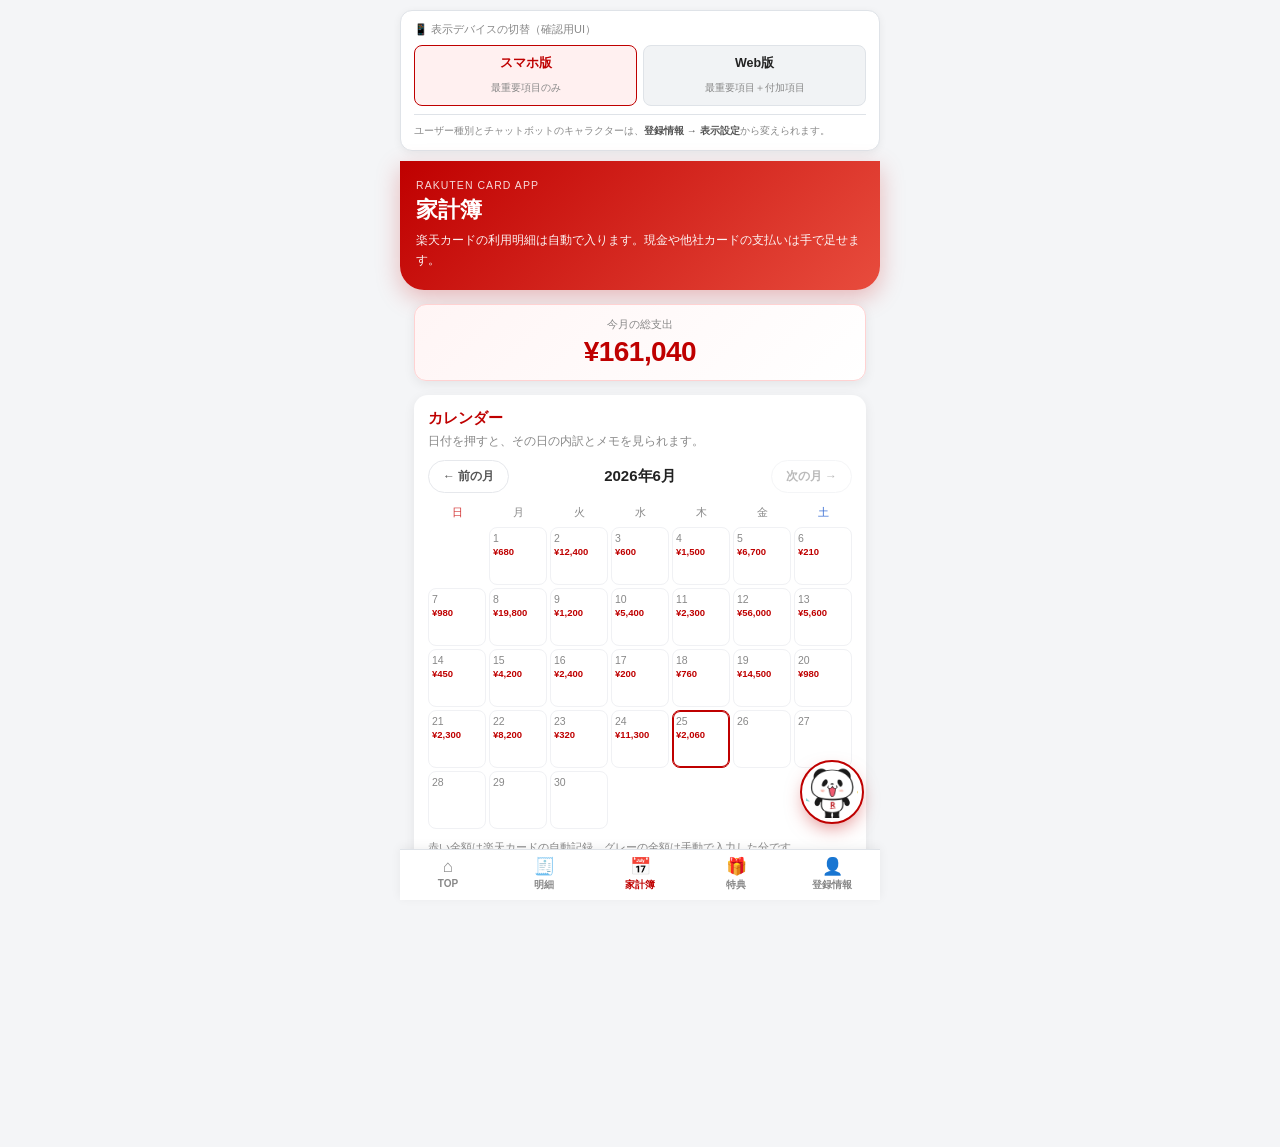
==== budget.html @ 6894d79d "楽天カードアプリ 画面設計デモ（画面設計 その4）を公開用に配置 Co-Authored-By: Claude Opus 5 <noreply@anthropic.com>" ====
<!DOCTYPE html>
<html lang="ja">
<head>
  <meta charset="UTF-8" />
  <meta name="viewport" content="width=device-width, initial-scale=1.0" />
  <title>家計簿 | 楽天カードアプリ改修案</title>
  <link rel="stylesheet" href="assets/common.css" />
  <style>
    * { box-sizing: border-box; margin: 0; padding: 0; }
    :root { --brand: #bf0000; --brand-dark: #8e0000; --warm: #e8590c; --ink: #222; --ink-2: #555; --ink-3: #888; --line: #e6e8ec; }
    body {
      background: #f4f5f7; color: var(--ink);
      font-family: "Hiragino Sans", "Yu Gothic UI", -apple-system, "Noto Sans JP", Meiryo, sans-serif;
    }
    button { font: inherit; cursor: pointer; }
    .num { font-variant-numeric: tabular-nums; }
    .app { max-width: 480px; margin: 0 auto; min-height: 100vh; position: relative; }

    .screen { display: none; }
    .screen.active { display: block; }

    header.hero {
      background: linear-gradient(135deg, var(--brand), #e84c3d);
      color: #fff; padding: 18px 16px 20px;
      border-radius: 0 0 24px 24px; box-shadow: 0 8px 24px rgba(191,0,0,.25);
    }
    header.hero .mini { font-size: 10.5px; opacity: .85; letter-spacing: .1em; }
    header.hero h1 { font-size: 22px; margin: 4px 0 6px; }
    header.hero p { font-size: 12px; opacity: .95; line-height: 1.6; }

    .content { padding: 14px; }

    .summary-row { display: grid; grid-template-columns: 1fr 1fr 1fr; gap: 8px; margin-bottom: 14px; }
    .summary-card {
      background: #fff; border-radius: 12px; padding: 12px 10px;
      box-shadow: 0 3px 12px rgba(0,0,0,.07); text-align: center;
    }
    .summary-card.main { grid-column: 1 / -1; background: linear-gradient(135deg, #fff5f5, #fff); border: 1px solid #ffd2d2; }
    .summary-card .label { font-size: 11px; color: var(--ink-3); margin-bottom: 4px; }
    .summary-card .value { font-size: 17px; font-weight: bold; }
    .summary-card.main .value { font-size: 28px; color: var(--brand); letter-spacing: -.02em; }

    .section { background: #fff; border-radius: 14px; padding: 14px; margin-bottom: 14px; box-shadow: 0 3px 12px rgba(0,0,0,.07); }
    .section-title { font-size: 14.5px; font-weight: bold; color: var(--brand); margin-bottom: 4px; }
    .section-sub { font-size: 11.5px; color: var(--ink-3); line-height: 1.6; margin-bottom: 10px; }

    .month-bar { display: flex; justify-content: space-between; align-items: center; margin-bottom: 10px; }
    .month-btn {
      border: 1px solid var(--line); background: #fff; color: var(--ink-2);
      border-radius: 999px; padding: 7px 14px; font-size: 12px; font-weight: 700;
    }
    .month-btn:hover:not(:disabled) { border-color: var(--brand); color: var(--brand); }
    .month-btn:disabled { opacity: .4; cursor: default; }
    .month-label { font-size: 15px; font-weight: bold; }

    .weekdays { display: grid; grid-template-columns: repeat(7, 1fr); gap: 3px; margin-bottom: 4px; }
    .weekday { text-align: center; font-size: 10.5px; color: var(--ink-3); padding: 3px 0; }
    .weekday:first-child { color: #d43b3b; }
    .weekday:last-child  { color: #3b6fd4; }

    .calendar-grid { display: grid; grid-template-columns: repeat(7, 1fr); gap: 3px; }
    .cell {
      min-height: 58px; border: 1px solid #f0f1f4; border-radius: 8px; padding: 4px 3px;
      background: #fff; text-align: left; font: inherit; display: flex; flex-direction: column; gap: 2px;
      transition: background .15s, border-color .15s;
    }
    .cell:hover { background: #fff6f6; border-color: #f3caca; }
    .cell.empty { border: none; background: transparent; cursor: default; }
    .cell.today { border-color: var(--brand); box-shadow: inset 0 0 0 1px var(--brand); }
    .cell .d { font-size: 10.5px; color: var(--ink-3); }
    .cell .tiny-amount { font-size: 9.5px; font-weight: 700; line-height: 1.3; }
    .tiny-amount.auto   { color: var(--brand); }
    .tiny-amount.manual { color: #7b8189; }

    .calendar-note { font-size: 11px; color: var(--ink-3); margin-top: 10px; line-height: 1.6; }

    /* 詳細画面 */
    .detail-topbar { background: #fff; padding: 14px; border-bottom: 1px solid var(--line); position: sticky; top: 0; z-index: 50; }
    .back-btn { background: none; border: none; color: var(--ink-2); font-size: 13px; font-weight: 700; padding: 0 0 8px; }
    .back-btn:hover { color: var(--brand); }
    .detail-date { font-size: 17px; font-weight: bold; }
    .detail-summary { font-size: 12px; color: var(--ink-3); margin-top: 3px; }
    .detail-content { padding: 14px; }
    .box { background: #fff; border-radius: 14px; padding: 14px; margin-bottom: 14px; box-shadow: 0 3px 12px rgba(0,0,0,.07); }
    .box h3 { font-size: 14px; color: var(--brand); margin-bottom: 6px; }
    .helper { font-size: 11.5px; color: var(--ink-3); line-height: 1.6; margin-bottom: 10px; }

    .txn-row { display: flex; align-items: center; gap: 10px; padding: 10px 0; border-bottom: 1px dashed #eee; font-size: 13px; }
    .txn-row:last-child { border-bottom: none; }
    .txn-main { flex: 1; min-width: 0; }
    .txn-meta { font-size: 10.5px; color: var(--ink-3); margin-top: 2px; }
    .txn-amount { font-weight: bold; white-space: nowrap; }
    .txn-amount.expense { color: var(--brand); }
    .txn-amount.income  { color: #1a7f4b; }
    .src-tag {
      font-size: 9.5px; font-weight: 700; padding: 2px 6px; border-radius: 4px; margin-right: 5px;
      border: 1px solid; white-space: nowrap;
    }
    .src-auto   { color: var(--brand); background: #fff0f0; border-color: #f3caca; }
    .src-manual { color: #5c636b; background: #f1f3f5; border-color: #dfe3e8; }

    textarea, .form-grid input, .form-grid select {
      width: 100%; border: 1px solid #d9dee8; border-radius: 10px;
      padding: 10px 12px; font-size: 14px; font-family: inherit; background: #fff;
    }
    textarea { min-height: 76px; resize: vertical; }
    textarea:focus, .form-grid input:focus, .form-grid select:focus { outline: none; border-color: var(--brand); }
    .form-grid { display: grid; grid-template-columns: 1fr 1fr; gap: 10px; }
    .form-grid .full { grid-column: 1 / -1; }
    .form-grid label { display: block; font-size: 11.5px; font-weight: bold; color: var(--ink-2); margin-bottom: 4px; }
    .primary-btn {
      width: 100%; height: 44px; border: none; border-radius: 10px;
      background: var(--brand); color: #fff; font-size: 14px; font-weight: bold;
    }
    .primary-btn:hover { background: var(--brand-dark); }

    /* カテゴリ・固定費レポート */
    .bar-row { display: grid; grid-template-columns: 96px 1fr 70px; align-items: center; gap: 8px; font-size: 11.5px; padding: 4px 0; }
    .bar { height: 8px; border-radius: 4px; background: #eceff2; overflow: hidden; }
    .bar i { display: block; height: 100%; border-radius: 4px; }
    .bar-amt { text-align: right; font-weight: 600; color: var(--ink-2); }

  </style>
</head>
<body data-screen="budget">

<div class="app">

  <!-- ===== カレンダー画面 ===== -->
  <section class="screen active" id="calendarScreen">
    <header class="hero">
      <div class="mini">RAKUTEN CARD APP</div>
      <h1>家計簿</h1>
      <p>楽天カードの利用明細は自動で入ります。現金や他社カードの支払いは手で足せます。</p>
    </header>

    <div class="content" data-web-cols>
      <div class="summary-row" data-web-full>
        <div class="summary-card main">
          <div class="label">今月の総支出</div>
          <div class="value num" id="monthlyExpense">¥0</div>
        </div>
        <div class="summary-card" data-tier="mid heavy">
          <div class="label">楽天カード分（自動）</div>
          <div class="value num" id="monthlyAuto">¥0</div>
        </div>
        <div class="summary-card" data-tier="mid heavy">
          <div class="label">手動入力分</div>
          <div class="value num" id="monthlyManual">¥0</div>
        </div>
      </div>

      <section class="section" data-web-full>
        <div class="section-title">カレンダー</div>
        <div class="section-sub">日付を押すと、その日の内訳とメモを見られます。</div>

        <div class="month-bar">
          <button class="month-btn" id="prevMonth">← 前の月</button>
          <div class="month-label" id="monthLabel"></div>
          <button class="month-btn" id="nextMonth">次の月 →</button>
        </div>

        <div class="weekdays">
          <div class="weekday">日</div><div class="weekday">月</div><div class="weekday">火</div>
          <div class="weekday">水</div><div class="weekday">木</div><div class="weekday">金</div><div class="weekday">土</div>
        </div>

        <div class="calendar-grid" id="calendarGrid"></div>

        <div class="calendar-note">
          赤い金額は楽天カードの自動記録、グレーの金額は手動で入力した分です。
        </div>
      </section>

      <!-- カテゴリ内訳（ヘビー） -->
      <section class="section" data-tier="heavy">
        <div class="section-title">カテゴリ別の支出</div>
        <div class="section-sub">手動入力分もあわせた、この月の内訳です。</div>
        <div id="catBars"></div>
      </section>

      <!-- 固定費レポート（ヘビー） -->
      <section class="section" data-tier="heavy">
        <div class="section-title">毎月かかっている支出</div>
        <div class="section-sub">光熱費・サブスクリプションなど、毎月続けて発生している支出です。</div>
        <div id="fixedList"></div>
      </section>
    </div>
  </section>

  <!-- ===== 日別詳細画面 ===== -->
  <section class="screen" id="detailScreen">
    <div class="detail-topbar">
      <button class="back-btn" id="backToCalendar">← カレンダーへ戻る</button>
      <div class="detail-date" id="detailDateLabel"></div>
      <div class="detail-summary" id="detailSummary"></div>
    </div>

    <div class="detail-content" data-web-cols>
      <section class="box">
        <h3>その日の利用情報</h3>
        <div id="txnList"></div>
      </section>

      <section class="box">
        <h3>その他の支払いを入力</h3>
        <div class="helper">現金、他社カード、銀行振込、電子マネーなどを追加できます。</div>
        <div class="form-grid">
          <div>
            <label for="manualType">収支区分</label>
            <select id="manualType"><option value="expense">支出</option><option value="income">収入</option></select>
          </div>
          <div>
            <label for="manualMethod">支払い方法</label>
            <select id="manualMethod">
              <option>現金</option><option>他社カード</option><option>銀行振込</option><option>電子マネー</option>
            </select>
          </div>
          <div class="full">
            <label for="manualTitle">内容</label>
            <input type="text" id="manualTitle" placeholder="例：ランチ代、交通費、立替精算" />
          </div>
          <div>
            <label for="manualCategory">カテゴリ</label>
            <select id="manualCategory">
              <option>食費</option><option>交通費</option><option>日用品</option><option>交際費</option>
              <option>医療</option><option>エンタメ</option><option>その他</option>
            </select>
          </div>
          <div>
            <label for="manualAmount">金額</label>
            <input type="number" id="manualAmount" min="0" placeholder="1200" />
          </div>
        </div>
        <button class="primary-btn" id="addManualBtn" style="margin-top:12px">支払いを追加</button>
      </section>

      <section class="box" data-tier="mid heavy">
        <h3>ひとことメモ</h3>
        <div class="helper">その日の出来事や気づき、節約メモを自由に記入できます。</div>
        <textarea id="dailyNote" placeholder="例：今月はショッピングが多め。週末は節約を意識する。"></textarea>
        <button class="primary-btn" id="saveNoteBtn" style="margin-top:10px">メモを保存</button>
      </section>
    </div>
  </section>

</div>

<script src="assets/data.js"></script>
<script src="assets/common.js"></script>
<script>
(function () {
  var C = APP.C, yen = APP.yen;
  var el = function (id) { return document.getElementById(id); };

  var idx = 0;                    /* 0 = 最新月 */
  var manual = {};                /* 手動入力： "2026-06-10" -> [ {...} ] */
  var notes = {};                 /* メモ */
  var selected = null;

  function month() { return APP.MONTHS[idx]; }
  function autoMap() { return APP.byDate(month().key); }

  function dayItems(dateStr) {
    var a = (autoMap()[dateStr] || []).map(function (x) {
      return { title: x.shop, category: x.category, amount: x.amount, method: x.payment,
               source: "楽天カード", type: "expense", auto: true };
    });
    return a.concat(manual[dateStr] || []);
  }

  function signed(item) { return item.type === "income" ? -item.amount : item.amount; }

  /* ---- 右下のキャラクターに言わせる ----
     吹き出しは置かず、チャットボットの最初のひとことに反映する。
     使いすぎのときはキャラクターがやわらかく光る。 */
  function say(kind, vars, notify) {
    var text = RK.line(kind, vars);
    if (!text) return;
    if (notify) RK.notify(text);
  }

  /* ---- カレンダー ---- */
  function renderCalendar() {
    var m = month();
    var y = Number(m.key.slice(0, 4)), mo = Number(m.key.slice(5, 7));
    var first = new Date(y, mo - 1, 1);
    var days = new Date(y, mo, 0).getDate();
    var grid = "";

    for (var i = 0; i < first.getDay(); i++) grid += '<div class="cell empty"></div>';

    for (var d = 1; d <= days; d++) {
      var key = m.key + "-" + String(d).padStart(2, "0");
      var list = dayItems(key);
      var a = list.filter(function (x) { return x.auto; }).reduce(function (s, x) { return s + signed(x); }, 0);
      var mn = list.filter(function (x) { return !x.auto; }).reduce(function (s, x) { return s + signed(x); }, 0);
      grid += '<button class="cell' + (key === C.today ? " today" : "") + '" data-date="' + key + '">' +
              '<span class="d">' + d + "</span>" +
              (a ? '<span class="tiny-amount auto num">' + yen(a) + "</span>" : "") +
              (mn ? '<span class="tiny-amount manual num">' + (mn < 0 ? "+" + yen(-mn) : yen(mn)) + "</span>" : "") +
              "</button>";
    }
    el("calendarGrid").innerHTML = grid;
    el("monthLabel").textContent = m.label;
    el("prevMonth").disabled = idx >= APP.MONTHS.length - 1;
    el("nextMonth").disabled = idx <= 0;
  }

  /* ---- サマリとレポート ---- */
  function renderSummary() {
    var m = month();
    var autoTotal = APP.total(m.items);
    var manualTotal = 0;
    Object.keys(manual).forEach(function (k) {
      if (k.indexOf(m.key) === 0) manual[k].forEach(function (x) { manualTotal += signed(x); });
    });

    el("monthlyExpense").textContent = yen(autoTotal + manualTotal);
    el("monthlyAuto").textContent    = yen(autoTotal);
    el("monthlyManual").textContent  = yen(manualTotal);

    /* カテゴリ内訳（手動入力分を含む） */
    var all = m.items.map(function (x) { return { category: x.category, amount: x.amount }; });
    Object.keys(manual).forEach(function (k) {
      if (k.indexOf(m.key) !== 0) return;
      manual[k].forEach(function (x) { if (x.type === "expense") all.push({ category: x.category, amount: x.amount }); });
    });
    var cats = APP.groupSum(all, "category");
    var sum = all.reduce(function (s, x) { return s + x.amount; }, 0);
    el("catBars").innerHTML = cats.map(function (c) {
      return '<div class="bar-row"><span>' + c.key + "</span>" +
             '<span class="bar"><i style="width:' + Math.round((c.amount / sum) * 100) + "%;background:" +
             (C.categoryColor[c.key] || "#8a9099") + '"></i></span>' +
             '<span class="bar-amt num">' + yen(c.amount) + "</span></div>";
    }).join("");

    /* 固定費：2ヶ月とも同じカテゴリで発生しているもの */
    var fixedCats = ["光熱費", "サブスクリプション"];
    var rows = fixedCats.map(function (cat) {
      var cur  = m.items.filter(function (x) { return x.category === cat; });
      var prev = APP.MONTHS[Math.min(idx + 1, APP.MONTHS.length - 1)].items.filter(function (x) { return x.category === cat; });
      var curT = APP.total(cur), prevT = APP.total(prev);
      var diff = curT - prevT;
      return '<div class="bar-row" style="grid-template-columns:110px 1fr auto">' +
             "<span>" + cat + "（" + cur.length + "件）</span>" +
             '<span style="font-size:11px;color:var(--ink-3)">' +
             (idx + 1 < APP.MONTHS.length
               ? "前月比 " + (diff > 0 ? "+" : "") + yen(diff)
               : "前月データなし") + "</span>" +
             '<span class="bar-amt num">' + yen(curT) + "</span></div>";
    }).join("");
    var revo = m.items.filter(function (x) { return x.payment === "リボ"; });
    if (revo.length) {
      rows += '<div class="helper" style="margin-top:10px">' +
              "毎月続く支出のうち <b>" + revo.length + "件</b>（" + yen(APP.total(revo)) +
              "）がリボ払いです。手数料がかかり続けるため、支払い方法の見直しをおすすめします。</div>";
    }
    el("fixedList").innerHTML = rows;
  }

  /* ---- 日別詳細 ---- */
  function openDay(key) {
    selected = key;
    var list = dayItems(key);
    var exp = list.filter(function (x) { return x.type !== "income"; }).reduce(function (s, x) { return s + x.amount; }, 0);
    var inc = list.filter(function (x) { return x.type === "income"; }).reduce(function (s, x) { return s + x.amount; }, 0);

    el("detailDateLabel").textContent = RK.ymd(key);
    el("detailSummary").textContent = "支出 " + yen(exp) + " ／ 収入 " + yen(inc) + " ／ " + list.length + "件";

    el("txnList").innerHTML = list.length ? list.map(function (x) {
      return '<div class="txn-row"><div class="txn-main">' +
             '<span class="src-tag ' + (x.auto ? "src-auto" : "src-manual") + '">' + (x.auto ? "自動" : "手動") + "</span>" +
             x.title +
             '<div class="txn-meta">' + x.category + " ／ " + x.method + " ／ " + x.source + "</div></div>" +
             '<div class="txn-amount ' + (x.type === "income" ? "income" : "expense") + ' num">' +
             (x.type === "income" ? "+" : "") + yen(x.amount) + "</div></div>";
    }).join("") : '<div class="helper">この日の記録はまだありません。</div>';

    el("dailyNote").value = notes[key] || "";
    el("calendarScreen").classList.remove("active");
    el("detailScreen").classList.add("active");
    window.scrollTo(0, 0);
  }

  function back() {
    el("detailScreen").classList.remove("active");
    el("calendarScreen").classList.add("active");
    window.scrollTo(0, 0);
  }

  /* ---- 操作 ---- */
  el("calendarGrid").addEventListener("click", function (e) {
    var c = e.target.closest("[data-date]");
    if (c) openDay(c.dataset.date);
  });
  el("backToCalendar").addEventListener("click", back);
  el("prevMonth").addEventListener("click", function () { if (idx < APP.MONTHS.length - 1) { idx++; render(); } });
  el("nextMonth").addEventListener("click", function () { if (idx > 0) { idx--; render(); } });

  el("addManualBtn").addEventListener("click", function () {
    var amt = Number(el("manualAmount").value);
    var title = el("manualTitle").value.trim();
    if (!title) { RK.toast("内容を入力してください"); return; }
    if (!amt || amt <= 0) { RK.toast("金額を入力してください"); return; }
    (manual[selected] = manual[selected] || []).push({
      title: title,
      category: el("manualCategory").value,
      amount: amt,
      method: el("manualMethod").value,
      source: el("manualMethod").value,
      type: el("manualType").value,
      auto: false
    });
    el("manualTitle").value = ""; el("manualAmount").value = "";
    openDay(selected);
    renderSummary();
    renderCalendar();
    RK.toast("支払いを追加しました");
  });

  el("saveNoteBtn").addEventListener("click", function () {
    notes[selected] = el("dailyNote").value;
    RK.toast("メモを保存しました");
  });

  /* ---- 描画 ---- */
  function render() {
    renderCalendar();
    renderSummary();

    var u = APP.usage(month().key);
    if (u.level === "danger") {
      say("danger", { rate: u.rate }, true);
    } else if (u.level === "notice") {
      say("notice", { rate: u.rate }, true);
    }
  }

  render();
  document.addEventListener("rk:state", render);
})();
</script>
</body>
</html>
---- assets/common.css ----
/* =========================================================================
   全画面共通の部品
   ・ユーザー種別（ライト／ミドル／ヘビー）による情報量の出し分け
   ・5タブの下部ナビ
   ・AIチャットボット（右下）
   ヘッダーと各画面固有のデザインには手を入れていません。
   ========================================================================= */

:root {
  --rk-brand:      #bf0000;
  --rk-brand-dark: #8e0000;
  --rk-brand-soft: #fff0f0;
  --rk-brand-line: #f3caca;
  --rk-warm:       #e8590c;
  --rk-warm-soft:  #fff4ec;
  --rk-warm-line:  #ffd8bd;
  --rk-silver:     #8a9099;
  --rk-silver-soft:#f1f3f5;
  --rk-silver-line:#dfe3e8;
  --rk-ink:        #222;
  --rk-ink-2:      #555;
  --rk-ink-3:      #888;
  --rk-nav-h:      62px;
}

/* 下部ナビとチャットボットの分だけ余白を確保する */
body { padding-bottom: calc(var(--rk-nav-h) + 24px) !important; }

/* -------------------------------------------------------------------------
   1. 情報量の出し分け
   data-tier="light mid heavy" のように、表示したい種別を空白区切りで指定する。
   指定のない要素は常に表示される（＝ユーザー自身の「事実」は隠さない）。
   ------------------------------------------------------------------------- */
body.tier-light [data-tier]:not([data-tier~="light"]),
body.tier-mid   [data-tier]:not([data-tier~="mid"]),
body.tier-heavy [data-tier]:not([data-tier~="heavy"]) { display: none !important; }

/* デバイスによる出し分け。data-device="web" は Web版でだけ出る付加項目 */
body.device-mobile [data-device]:not([data-device~="mobile"]),
body.device-web    [data-device]:not([data-device~="web"]) { display: none !important; }

/* -------------------------------------------------------------------------
   2. 種別切替バー（確認用・アプリ外UI）
   ------------------------------------------------------------------------- */
.rk-tierbar {
  font-family: -apple-system, BlinkMacSystemFont, "Segoe UI", "Hiragino Sans",
               "Yu Gothic UI", "Noto Sans JP", Meiryo, sans-serif;
  max-width: 480px;
  margin: 10px auto;
  background: #fff;
  border: 1px solid var(--rk-silver-line);
  border-radius: 12px;
  padding: 11px 13px;
  box-shadow: 0 2px 8px rgba(0,0,0,.06);
  color: var(--rk-ink);
}
.rk-tierbar-label { font-size: 11px; color: var(--rk-ink-3); margin-bottom: 8px; }
.rk-tierbar-switch { display: grid; grid-template-columns: repeat(3, 1fr); gap: 6px; }
.rk-tierbar-btn {
  font: inherit; color: inherit; cursor: pointer;
  border: 1px solid var(--rk-silver-line);
  background: var(--rk-silver-soft);
  border-radius: 8px; padding: 8px 7px;
  text-align: center; line-height: 1.35;
  transition: background .15s, border-color .15s, transform .1s;
}
.rk-tierbar-btn:hover  { background: #fff; border-color: var(--rk-silver); }
.rk-tierbar-btn:active { transform: scale(.97); }
.rk-tierbar-btn strong { display: block; font-size: 12.5px; margin-bottom: 4px; }
/* 中身が見出しだけのボタン（自動）は、文字を上下中央に置く */
.rk-tierbar-btn.plain { display: flex; align-items: center; justify-content: center; }
.rk-tierbar-btn.plain strong { margin-bottom: 0; }
.rk-tierbar-btn[aria-pressed="true"]        { background: var(--rk-brand-soft); border-color: var(--rk-brand); }
.rk-tierbar-btn[aria-pressed="true"] strong { color: var(--rk-brand); }
.rk-metric {
  display: flex; justify-content: space-between; align-items: baseline;
  font-size: 10px; color: var(--rk-ink-3); padding: 1px 0;
}
.rk-metric b { font-size: 10.5px; font-weight: 700; color: var(--rk-ink-2); }
.rk-metric + .rk-metric { border-top: 1px dashed var(--rk-silver-line); }
.rk-tierbar-btn[aria-pressed="true"] .rk-metric b { color: var(--rk-brand); }
.rk-tierbar-note {
  font-size: 10px; color: var(--rk-ink-3); line-height: 1.6;
  margin-top: 8px; padding-top: 8px; border-top: 1px solid var(--rk-silver-line);
}
.rk-tierbar-note b { color: var(--rk-ink-2); }

/* しきい値が未定（"？"）のときの見せ方 */
.rk-metric b.tbd { color: var(--rk-brand); letter-spacing: .05em; }

/* --- 2b. 表示デバイスの切替 --- */
.rk-devbar-switch { display: grid; grid-template-columns: repeat(2, 1fr); gap: 6px; }
.rk-devbar-btn {
  font: inherit; color: inherit; cursor: pointer;
  border: 1px solid var(--rk-silver-line); background: var(--rk-silver-soft);
  border-radius: 8px; padding: 9px 7px; text-align: center; line-height: 1.35;
  transition: background .15s, border-color .15s, transform .1s;
}
.rk-devbar-btn:hover  { background: #fff; border-color: var(--rk-silver); }
.rk-devbar-btn:active { transform: scale(.97); }
.rk-devbar-btn strong { display: block; font-size: 12.5px; margin-bottom: 3px; }
.rk-devbar-btn span   { font-size: 10px; color: var(--rk-ink-3); }
.rk-devbar-btn[aria-pressed="true"]        { background: var(--rk-brand-soft); border-color: var(--rk-brand); }
.rk-devbar-btn[aria-pressed="true"] strong { color: var(--rk-brand); }

/* --- 2c. キャラクターの切替 --- */
.rk-charbar-switch { display: grid; grid-template-columns: repeat(4, 1fr); gap: 6px; }
.rk-charbar-btn {
  font: inherit; color: inherit; cursor: pointer;
  border: 1px solid var(--rk-silver-line); background: var(--rk-silver-soft);
  border-radius: 10px; padding: 8px 4px 7px; text-align: center; line-height: 1.3;
  display: flex; flex-direction: column; align-items: center; gap: 5px;
  transition: background .15s, border-color .15s, transform .1s;
}
.rk-charbar-btn:hover  { background: #fff; border-color: var(--rk-silver); }
.rk-charbar-btn:active { transform: scale(.96); }
.rk-charbar-btn .face {
  width: 40px; height: 40px; border-radius: 50%; overflow: hidden;
  background: #fff; border: 1px solid var(--rk-silver-line);
  display: flex; align-items: center; justify-content: center; font-size: 21px;
}
.rk-charbar-btn .face img { width: 100%; height: 100%; object-fit: contain; }
.rk-charbar-btn span { font-size: 10px; font-weight: 700; color: var(--rk-ink-2); }
.rk-charbar-btn[aria-pressed="true"]           { background: var(--rk-brand-soft); border-color: var(--rk-brand); }
.rk-charbar-btn[aria-pressed="true"] span      { color: var(--rk-brand); }
.rk-charbar-btn[aria-pressed="true"] .face     { border-color: var(--rk-brand); }

/* -------------------------------------------------------------------------
   3. 下部ナビ（5タブ）
   ------------------------------------------------------------------------- */
.rk-nav {
  position: fixed; bottom: 0; left: 50%; transform: translateX(-50%);
  width: 100%; max-width: 480px;
  background: #fff;
  border-top: 1px solid var(--rk-silver-line);
  display: grid; grid-template-columns: repeat(5, 1fr);
  z-index: 900;
  box-shadow: 0 -2px 10px rgba(0,0,0,.06);
  font-family: -apple-system, BlinkMacSystemFont, "Segoe UI", "Hiragino Sans",
               "Yu Gothic UI", "Noto Sans JP", Meiryo, sans-serif;
}
.rk-nav a {
  text-decoration: none;
  padding: 8px 0 calc(8px + env(safe-area-inset-bottom, 0px));
  font-size: 10px; font-weight: 600; color: var(--rk-ink-3);
  text-align: center;
  transition: color .15s, background .15s;
}
.rk-nav a .ic { display: block; font-size: 17px; margin-bottom: 3px; line-height: 1; }
.rk-nav a:hover  { background: var(--rk-silver-soft); color: var(--rk-brand); }
.rk-nav a.active { color: var(--rk-brand); }

/* -------------------------------------------------------------------------
   4. AIチャットボット（全画面共通・右下）
   ------------------------------------------------------------------------- */
.rk-fab {
  position: fixed;
  right: calc(50% - 240px + 16px);
  bottom: calc(var(--rk-nav-h) + 14px);
  width: 58px; height: 58px; border-radius: 50%;
  cursor: pointer; overflow: hidden;
  /* 背景は白。キャラクターの色は枠線で表す（透過画像がはっきり見えるように） */
  background: #fff;
  border: 2px solid var(--rk-brand);
  color: #fff; font-size: 26px;
  display: flex; align-items: center; justify-content: center;
  box-shadow: 0 8px 20px -6px rgba(0,0,0,.35);
  z-index: 901;
  transition: transform .15s, box-shadow .15s;
}
@media (max-width: 512px) { .rk-fab { right: 16px; } }
.rk-fab:hover  { box-shadow: 0 10px 26px -6px rgba(191,0,0,.8); }
.rk-fab:hover  .rk-fab-inner { transform: scale(1.08); }
.rk-fab:active .rk-fab-inner { transform: scale(.94); }
.rk-fab-inner  { transition: transform .15s; }

.rk-chat {
  position: fixed;
  right: calc(50% - 240px + 16px);
  bottom: calc(var(--rk-nav-h) + 80px);
  width: min(320px, calc(100vw - 32px));
  background: #fff;
  border: 1px solid var(--rk-silver-line);
  border-radius: 16px;
  box-shadow: 0 16px 40px -12px rgba(0,0,0,.35);
  z-index: 902;
  overflow: hidden;
  display: none;
  font-family: -apple-system, BlinkMacSystemFont, "Segoe UI", "Hiragino Sans",
               "Yu Gothic UI", "Noto Sans JP", Meiryo, sans-serif;
}
@media (max-width: 512px) { .rk-chat { right: 16px; } }
.rk-chat.open { display: block; }
.rk-chat-head {
  background: linear-gradient(135deg, var(--rk-brand), #e84c3d);
  color: #fff; padding: 12px 14px;
  font-size: 13.5px; font-weight: 700;
  display: flex; justify-content: space-between; align-items: center;
}
.rk-chat-close {
  background: none; border: none; color: #fff;
  font-size: 18px; cursor: pointer; line-height: 1; padding: 0 2px;
}
.rk-chat-body { padding: 13px 14px; font-size: 12.5px; color: var(--rk-ink-2); line-height: 1.7; }
.rk-chat-bubble {
  background: var(--rk-silver-soft);
  border: 1px solid var(--rk-silver-line);
  border-radius: 12px; padding: 10px 12px; margin-bottom: 10px;
}
.rk-chat-suggest { display: flex; flex-direction: column; gap: 6px; }
.rk-chat-suggest button {
  font: inherit; text-align: left; cursor: pointer;
  background: #fff; color: var(--rk-ink-2);
  border: 1px solid var(--rk-silver-line); border-radius: 999px;
  padding: 8px 12px; font-size: 12px;
  transition: all .15s;
}
.rk-chat-suggest button:hover { border-color: var(--rk-brand); color: var(--rk-brand); background: var(--rk-brand-soft); }

/* -------------------------------------------------------------------------
   5. トースト
   ------------------------------------------------------------------------- */
.rk-toast {
  position: fixed; left: 50%; bottom: calc(var(--rk-nav-h) + 24px);
  transform: translateX(-50%) translateY(6px);
  background: rgba(34,34,34,.94); color: #fff;
  font-size: 12px; padding: 10px 15px; border-radius: 20px;
  opacity: 0; pointer-events: none;
  transition: opacity .18s, transform .18s;
  z-index: 950; max-width: 88%; text-align: center;
  font-family: -apple-system, BlinkMacSystemFont, "Segoe UI", "Hiragino Sans",
               "Yu Gothic UI", "Noto Sans JP", Meiryo, sans-serif;
}
.rk-toast.show { opacity: 1; transform: translateX(-50%) translateY(0); }

/* -------------------------------------------------------------------------
   6. チャットボットのキャラクター表示
   ------------------------------------------------------------------------- */
.rk-chat-avatar {
  width: 34px; height: 34px; border-radius: 50%; overflow: hidden; flex: none;
  background: #fff; border: 2px solid rgba(255,255,255,.65);
  display: flex; align-items: center; justify-content: center; font-size: 18px;
}
.rk-chat-avatar img { width: 100%; height: 100%; object-fit: contain; }
.rk-chat-head-main { display: flex; align-items: center; gap: 10px; min-width: 0; }
.rk-chat-head-name { font-size: 13px; font-weight: 700; line-height: 1.3; }
.rk-chat-head-sub  { font-size: 10px; opacity: .85; font-weight: 500; }
.rk-fab-face { width: 100%; height: 100%; object-fit: contain; pointer-events: none; }
.rk-fab-inner {
  width: 47px; height: 47px; display: flex; align-items: center; justify-content: center;
  pointer-events: none; line-height: 1;
}

/* -------------------------------------------------------------------------
   7. Web版レイアウト
   ホワイトボードの「PC版＝最重要項目＋付加項目」を、
   幅を広げる／2段組にする／ナビを上に出す、の3点で表現しています。
   ------------------------------------------------------------------------- */
body.device-web { padding-bottom: 40px !important; padding-top: 0 !important; }

body.device-web .rk-tierbar { max-width: 1120px; }
body.device-web .rk-tierbar-switch { grid-template-columns: repeat(3, 1fr); }

/* ナビは上部に横並びで固定 */
body.device-web .rk-nav {
  position: sticky; bottom: auto; top: 0; left: auto; transform: none;
  width: 100%; max-width: 1120px; margin: 0 auto 14px;
  grid-template-columns: repeat(5, 1fr);
  border-top: none; border-bottom: 1px solid var(--rk-silver-line);
  border-radius: 12px; box-shadow: 0 4px 14px rgba(0,0,0,.07);
  overflow: hidden;
}
body.device-web .rk-nav a { padding: 13px 0; font-size: 13px; display: flex; align-items: center; justify-content: center; gap: 8px; }
body.device-web .rk-nav a .ic { display: inline; font-size: 17px; margin: 0; }
body.device-web .rk-nav a.active { background: var(--rk-brand-soft); }

/* 本体の幅を広げ、カードを2段組にする */
body.device-web .app,
body.device-web .container { max-width: 1120px !important; margin: 0 auto; }
body.device-web .content,
body.device-web .container > *:not(.rk-nav),
body.device-web .detail-content { max-width: none; }

/* 2段組にしたい要素に data-web-cols、その中で横幅いっぱいに使いたい要素に data-web-full */
body.device-web [data-web-cols] {
  column-count: 2; column-gap: 20px; padding: 18px 20px 24px;
}
body.device-web [data-web-cols] > * { break-inside: avoid; }
body.device-web [data-web-full] { column-span: all; }

/* ページ固有の要素をWeb幅に合わせる */
body.device-web .card,
body.device-web .section,
body.device-web .box { margin-left: 0; margin-right: 0; margin-bottom: 20px; }
body.device-web .table-wrap,
body.device-web .txn-list,
body.device-web .result-count,
body.device-web .section-title { margin-left: 0; margin-right: 0; }
body.device-web table { min-width: 0; }
body.device-web th, body.device-web td { font-size: 13px; }

/* 端末フレーム風の角丸ヘッダーはWebでは平らにする */
body.device-web header.hero,
body.device-web header.appbar { border-radius: 12px 12px 0 0; }

/* チャットボットは画面の右端に寄せる */
body.device-web .rk-fab  { right: 24px; bottom: 24px; }
body.device-web .rk-chat { right: 24px; bottom: 92px; width: 360px; }
body.device-web .rk-toast { bottom: 24px; }
body.device-web .mascot-wrap { left: 24px; bottom: 24px; }

@media (max-width: 900px) {
  body.device-web [data-web-cols] { column-count: 1; }
}

@media (prefers-reduced-motion: reduce) {
  .rk-fab, .rk-toast, .rk-tierbar-btn, .rk-devbar-btn, .rk-charbar-btn, .rk-nav a { transition: none !important; }
}

/* -------------------------------------------------------------------------
   8. 年末サマリー画面ではチャットボットを隠す（プレイヤーの操作と重なるため）
   ------------------------------------------------------------------------- */
body[data-screen="recap"] .rk-fab,
body[data-screen="recap"] .rk-chat { display: none !important; }

/* -------------------------------------------------------------------------
   9. キャラクターを押したときの、ゆるやかなアニメーション
   ------------------------------------------------------------------------- */
/* 動くのは中のパンダだけ。丸いボタンはその場に留まる。 */
@keyframes rk-panda-press {
  0%   { transform: scale(1)    rotate(0deg)  translateY(0); }
  18%  { transform: scale(1.18) rotate(-7deg) translateY(-8%); }
  40%  { transform: scale(0.94) rotate(6deg)  translateY(3%); }
  62%  { transform: scale(1.08) rotate(-3deg) translateY(-3%); }
  82%  { transform: scale(0.98) rotate(1deg)  translateY(0); }
  100% { transform: scale(1)    rotate(0deg)  translateY(0); }
}
.rk-fab.pressed .rk-fab-inner { animation: rk-panda-press .85s cubic-bezier(.28,.7,.32,1) both; }

/* 動いているあいだだけ、丸からはみ出しても切り取らない */
.rk-fab.pressed { overflow: visible; }


/* 知らせがあるときは、やわらかく光る */
@keyframes rk-fab-glow {
  0%, 100% { box-shadow: 0 8px 20px -6px rgba(0,0,0,.35); }
  50%      { box-shadow: 0 8px 26px -4px rgba(232,89,12,.75); }
}
.rk-fab.notify { animation: rk-fab-glow 2.2s ease-in-out infinite; }

/* チャットもふわっと開く */
@keyframes rk-chat-in {
  from { opacity: 0; transform: translateY(10px) scale(.98); }
  to   { opacity: 1; transform: none; }
}
.rk-chat.open { animation: rk-chat-in .32s cubic-bezier(.2,.7,.3,1) both; }

@media (prefers-reduced-motion: reduce) {
  .rk-fab, .rk-fab.notify, .rk-chat.open,
  .rk-fab.pressed .rk-fab-inner { animation: none !important; }
  .rk-fab-inner { transition: none !important; }
}

/* -------------------------------------------------------------------------
   10. 画面幅にあわせてキャラクターの大きさを変える
   ------------------------------------------------------------------------- */
.rk-fab       { width: clamp(52px, 13vw, 64px); height: clamp(52px, 13vw, 64px); }
.rk-fab-inner { width: clamp(42px, 10.6vw, 52px); height: clamp(42px, 10.6vw, 52px); }
body.device-web .rk-fab       { width: 68px; height: 68px; }
body.device-web .rk-fab-inner { width: 56px; height: 56px; }

/* -------------------------------------------------------------------------
   11. 登録情報ページの「表示設定」
   ------------------------------------------------------------------------- */
.rk-set-block + .rk-set-block { margin-top: 16px; padding-top: 14px; border-top: 1px solid var(--rk-silver-line); }
.rk-set-title { font-size: 13.5px; font-weight: bold; color: var(--rk-ink); margin-bottom: 3px; }
.rk-set-note  { font-size: 11.5px; color: var(--rk-ink-3); line-height: 1.65; margin-bottom: 9px; }
.rk-set-note b { color: var(--rk-ink-2); }
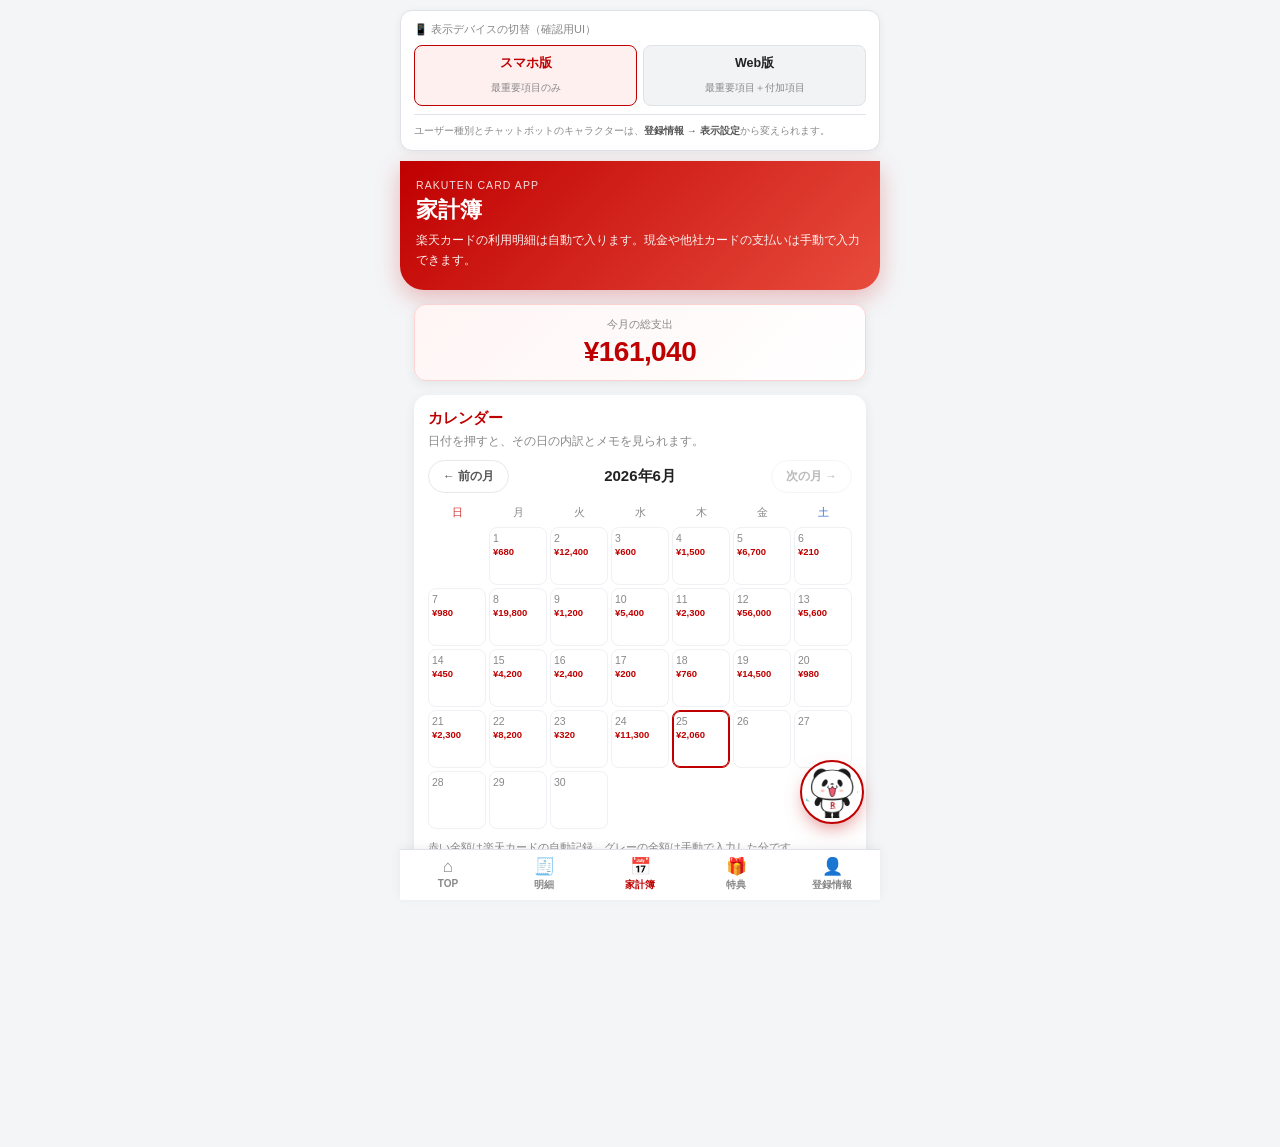
==== commit 471046e0: "画面設計 その4 の更新を反映 2026-08-18 13:10" ====
--- a/budget.html
+++ b/budget.html
@@ -1,446 +1,941 @@
-<!DOCTYPE html>
+<!doctype html>
 <html lang="ja">
-<head>
-  <meta charset="UTF-8" />
-  <meta name="viewport" content="width=device-width, initial-scale=1.0" />
-  <title>家計簿 | 楽天カードアプリ改修案</title>
-  <link rel="stylesheet" href="assets/common.css" />
-  <style>
-    * { box-sizing: border-box; margin: 0; padding: 0; }
-    :root { --brand: #bf0000; --brand-dark: #8e0000; --warm: #e8590c; --ink: #222; --ink-2: #555; --ink-3: #888; --line: #e6e8ec; }
-    body {
-      background: #f4f5f7; color: var(--ink);
-      font-family: "Hiragino Sans", "Yu Gothic UI", -apple-system, "Noto Sans JP", Meiryo, sans-serif;
-    }
-    button { font: inherit; cursor: pointer; }
-    .num { font-variant-numeric: tabular-nums; }
-    .app { max-width: 480px; margin: 0 auto; min-height: 100vh; position: relative; }
-
-    .screen { display: none; }
-    .screen.active { display: block; }
-
-    header.hero {
-      background: linear-gradient(135deg, var(--brand), #e84c3d);
-      color: #fff; padding: 18px 16px 20px;
-      border-radius: 0 0 24px 24px; box-shadow: 0 8px 24px rgba(191,0,0,.25);
-    }
-    header.hero .mini { font-size: 10.5px; opacity: .85; letter-spacing: .1em; }
-    header.hero h1 { font-size: 22px; margin: 4px 0 6px; }
-    header.hero p { font-size: 12px; opacity: .95; line-height: 1.6; }
-
-    .content { padding: 14px; }
-
-    .summary-row { display: grid; grid-template-columns: 1fr 1fr 1fr; gap: 8px; margin-bottom: 14px; }
-    .summary-card {
-      background: #fff; border-radius: 12px; padding: 12px 10px;
-      box-shadow: 0 3px 12px rgba(0,0,0,.07); text-align: center;
-    }
-    .summary-card.main { grid-column: 1 / -1; background: linear-gradient(135deg, #fff5f5, #fff); border: 1px solid #ffd2d2; }
-    .summary-card .label { font-size: 11px; color: var(--ink-3); margin-bottom: 4px; }
-    .summary-card .value { font-size: 17px; font-weight: bold; }
-    .summary-card.main .value { font-size: 28px; color: var(--brand); letter-spacing: -.02em; }
-
-    .section { background: #fff; border-radius: 14px; padding: 14px; margin-bottom: 14px; box-shadow: 0 3px 12px rgba(0,0,0,.07); }
-    .section-title { font-size: 14.5px; font-weight: bold; color: var(--brand); margin-bottom: 4px; }
-    .section-sub { font-size: 11.5px; color: var(--ink-3); line-height: 1.6; margin-bottom: 10px; }
-
-    .month-bar { display: flex; justify-content: space-between; align-items: center; margin-bottom: 10px; }
-    .month-btn {
-      border: 1px solid var(--line); background: #fff; color: var(--ink-2);
-      border-radius: 999px; padding: 7px 14px; font-size: 12px; font-weight: 700;
-    }
-    .month-btn:hover:not(:disabled) { border-color: var(--brand); color: var(--brand); }
-    .month-btn:disabled { opacity: .4; cursor: default; }
-    .month-label { font-size: 15px; font-weight: bold; }
-
-    .weekdays { display: grid; grid-template-columns: repeat(7, 1fr); gap: 3px; margin-bottom: 4px; }
-    .weekday { text-align: center; font-size: 10.5px; color: var(--ink-3); padding: 3px 0; }
-    .weekday:first-child { color: #d43b3b; }
-    .weekday:last-child  { color: #3b6fd4; }
-
-    .calendar-grid { display: grid; grid-template-columns: repeat(7, 1fr); gap: 3px; }
-    .cell {
-      min-height: 58px; border: 1px solid #f0f1f4; border-radius: 8px; padding: 4px 3px;
-      background: #fff; text-align: left; font: inherit; display: flex; flex-direction: column; gap: 2px;
-      transition: background .15s, border-color .15s;
-    }
-    .cell:hover { background: #fff6f6; border-color: #f3caca; }
-    .cell.empty { border: none; background: transparent; cursor: default; }
-    .cell.today { border-color: var(--brand); box-shadow: inset 0 0 0 1px var(--brand); }
-    .cell .d { font-size: 10.5px; color: var(--ink-3); }
-    .cell .tiny-amount { font-size: 9.5px; font-weight: 700; line-height: 1.3; }
-    .tiny-amount.auto   { color: var(--brand); }
-    .tiny-amount.manual { color: #7b8189; }
-
-    .calendar-note { font-size: 11px; color: var(--ink-3); margin-top: 10px; line-height: 1.6; }
-
-    /* 詳細画面 */
-    .detail-topbar { background: #fff; padding: 14px; border-bottom: 1px solid var(--line); position: sticky; top: 0; z-index: 50; }
-    .back-btn { background: none; border: none; color: var(--ink-2); font-size: 13px; font-weight: 700; padding: 0 0 8px; }
-    .back-btn:hover { color: var(--brand); }
-    .detail-date { font-size: 17px; font-weight: bold; }
-    .detail-summary { font-size: 12px; color: var(--ink-3); margin-top: 3px; }
-    .detail-content { padding: 14px; }
-    .box { background: #fff; border-radius: 14px; padding: 14px; margin-bottom: 14px; box-shadow: 0 3px 12px rgba(0,0,0,.07); }
-    .box h3 { font-size: 14px; color: var(--brand); margin-bottom: 6px; }
-    .helper { font-size: 11.5px; color: var(--ink-3); line-height: 1.6; margin-bottom: 10px; }
-
-    .txn-row { display: flex; align-items: center; gap: 10px; padding: 10px 0; border-bottom: 1px dashed #eee; font-size: 13px; }
-    .txn-row:last-child { border-bottom: none; }
-    .txn-main { flex: 1; min-width: 0; }
-    .txn-meta { font-size: 10.5px; color: var(--ink-3); margin-top: 2px; }
-    .txn-amount { font-weight: bold; white-space: nowrap; }
-    .txn-amount.expense { color: var(--brand); }
-    .txn-amount.income  { color: #1a7f4b; }
-    .src-tag {
-      font-size: 9.5px; font-weight: 700; padding: 2px 6px; border-radius: 4px; margin-right: 5px;
-      border: 1px solid; white-space: nowrap;
-    }
-    .src-auto   { color: var(--brand); background: #fff0f0; border-color: #f3caca; }
-    .src-manual { color: #5c636b; background: #f1f3f5; border-color: #dfe3e8; }
-
-    textarea, .form-grid input, .form-grid select {
-      width: 100%; border: 1px solid #d9dee8; border-radius: 10px;
-      padding: 10px 12px; font-size: 14px; font-family: inherit; background: #fff;
-    }
-    textarea { min-height: 76px; resize: vertical; }
-    textarea:focus, .form-grid input:focus, .form-grid select:focus { outline: none; border-color: var(--brand); }
-    .form-grid { display: grid; grid-template-columns: 1fr 1fr; gap: 10px; }
-    .form-grid .full { grid-column: 1 / -1; }
-    .form-grid label { display: block; font-size: 11.5px; font-weight: bold; color: var(--ink-2); margin-bottom: 4px; }
-    .primary-btn {
-      width: 100%; height: 44px; border: none; border-radius: 10px;
-      background: var(--brand); color: #fff; font-size: 14px; font-weight: bold;
-    }
-    .primary-btn:hover { background: var(--brand-dark); }
-
-    /* カテゴリ・固定費レポート */
-    .bar-row { display: grid; grid-template-columns: 96px 1fr 70px; align-items: center; gap: 8px; font-size: 11.5px; padding: 4px 0; }
-    .bar { height: 8px; border-radius: 4px; background: #eceff2; overflow: hidden; }
-    .bar i { display: block; height: 100%; border-radius: 4px; }
-    .bar-amt { text-align: right; font-weight: 600; color: var(--ink-2); }
-
-  </style>
-</head>
-<body data-screen="budget">
-
-<div class="app">
-
-  <!-- ===== カレンダー画面 ===== -->
-  <section class="screen active" id="calendarScreen">
-    <header class="hero">
-      <div class="mini">RAKUTEN CARD APP</div>
-      <h1>家計簿</h1>
-      <p>楽天カードの利用明細は自動で入ります。現金や他社カードの支払いは手で足せます。</p>
-    </header>
-
-    <div class="content" data-web-cols>
-      <div class="summary-row" data-web-full>
-        <div class="summary-card main">
-          <div class="label">今月の総支出</div>
-          <div class="value num" id="monthlyExpense">¥0</div>
+    <head>
+        <meta charset="UTF-8" />
+        <meta name="viewport" content="width=device-width, initial-scale=1.0" />
+        <title>家計簿 | 楽天カードアプリ改修案</title>
+        <link rel="stylesheet" href="assets/common.css?v=20260818c" />
+        <style>
+            * {
+                box-sizing: border-box;
+                margin: 0;
+                padding: 0;
+            }
+            :root {
+                --brand: #bf0000;
+                --brand-dark: #8e0000;
+                --warm: #e8590c;
+                --ink: #222;
+                --ink-2: #555;
+                --ink-3: #888;
+                --line: #e6e8ec;
+            }
+            body {
+                background: #f4f5f7;
+                color: var(--ink);
+                font-family:
+                    "Hiragino Sans",
+                    "Yu Gothic UI",
+                    -apple-system,
+                    "Noto Sans JP",
+                    Meiryo,
+                    sans-serif;
+            }
+            button {
+                font: inherit;
+                cursor: pointer;
+            }
+            .num {
+                font-variant-numeric: tabular-nums;
+            }
+            .app {
+                max-width: 480px;
+                margin: 0 auto;
+                min-height: 100vh;
+                position: relative;
+            }
+
+            .screen {
+                display: none;
+            }
+            .screen.active {
+                display: block;
+            }
+
+            header.hero {
+                background: linear-gradient(135deg, var(--brand), #e84c3d);
+                color: #fff;
+                padding: 18px 16px 20px;
+                border-radius: 0 0 24px 24px;
+                box-shadow: 0 8px 24px rgba(191, 0, 0, 0.25);
+            }
+            header.hero .mini {
+                font-size: 10.5px;
+                opacity: 0.85;
+                letter-spacing: 0.1em;
+            }
+            header.hero h1 {
+                font-size: 22px;
+                margin: 4px 0 6px;
+            }
+            header.hero p {
+                font-size: 12px;
+                opacity: 0.95;
+                line-height: 1.6;
+            }
+
+            .content {
+                padding: 14px;
+            }
+
+            .summary-row {
+                display: grid;
+                grid-template-columns: 1fr 1fr;
+                gap: 8px;
+                margin-bottom: 14px;
+            }
+            .summary-card {
+                background: #fff;
+                border-radius: 12px;
+                padding: 12px 10px;
+                box-shadow: 0 3px 12px rgba(0, 0, 0, 0.07);
+                text-align: center;
+            }
+            .summary-card.main {
+                grid-column: 1 / -1;
+                background: linear-gradient(135deg, #fff5f5, #fff);
+                border: 1px solid #ffd2d2;
+            }
+            .summary-card .label {
+                font-size: 11px;
+                color: var(--ink-3);
+                margin-bottom: 4px;
+            }
+            .summary-card .value {
+                font-size: 17px;
+                font-weight: bold;
+            }
+            .summary-card.main .value {
+                font-size: 28px;
+                color: var(--brand);
+                letter-spacing: -0.02em;
+            }
+
+            .section {
+                background: #fff;
+                border-radius: 14px;
+                padding: 14px;
+                margin-bottom: 14px;
+                box-shadow: 0 3px 12px rgba(0, 0, 0, 0.07);
+            }
+            .section-title {
+                font-size: 14.5px;
+                font-weight: bold;
+                color: var(--brand);
+                margin-bottom: 4px;
+            }
+            .section-sub {
+                font-size: 11.5px;
+                color: var(--ink-3);
+                line-height: 1.6;
+                margin-bottom: 10px;
+            }
+
+            .month-bar {
+                display: flex;
+                justify-content: space-between;
+                align-items: center;
+                margin-bottom: 10px;
+            }
+            .month-btn {
+                border: 1px solid var(--line);
+                background: #fff;
+                color: var(--ink-2);
+                border-radius: 999px;
+                padding: 7px 14px;
+                font-size: 12px;
+                font-weight: 700;
+            }
+            .month-btn:hover:not(:disabled) {
+                border-color: var(--brand);
+                color: var(--brand);
+            }
+            .month-btn:disabled {
+                opacity: 0.4;
+                cursor: default;
+            }
+            .month-label {
+                font-size: 15px;
+                font-weight: bold;
+            }
+
+            .weekdays {
+                display: grid;
+                grid-template-columns: repeat(7, 1fr);
+                gap: 3px;
+                margin-bottom: 4px;
+            }
+            .weekday {
+                text-align: center;
+                font-size: 10.5px;
+                color: var(--ink-3);
+                padding: 3px 0;
+            }
+            .weekday:first-child {
+                color: #d43b3b;
+            }
+            .weekday:last-child {
+                color: #3b6fd4;
+            }
+
+            .calendar-grid {
+                display: grid;
+                grid-template-columns: repeat(7, 1fr);
+                gap: 3px;
+            }
+            .cell {
+                min-height: 58px;
+                border: 1px solid #f0f1f4;
+                border-radius: 8px;
+                padding: 4px 3px;
+                background: #fff;
+                text-align: left;
+                font: inherit;
+                display: flex;
+                flex-direction: column;
+                gap: 2px;
+                transition:
+                    background 0.15s,
+                    border-color 0.15s;
+            }
+            .cell:hover {
+                background: #fff6f6;
+                border-color: #f3caca;
+            }
+            .cell.empty {
+                border: none;
+                background: transparent;
+                cursor: default;
+            }
+            .cell.today {
+                border-color: var(--brand);
+                box-shadow: inset 0 0 0 1px var(--brand);
+            }
+            .cell .d {
+                font-size: 10.5px;
+                color: var(--ink-3);
+            }
+            .cell .tiny-amount {
+                font-size: 9.5px;
+                font-weight: 700;
+                line-height: 1.3;
+            }
+            .tiny-amount.auto {
+                color: var(--brand);
+            }
+            .tiny-amount.manual {
+                color: #7b8189;
+            }
+
+            .calendar-note {
+                font-size: 11px;
+                color: var(--ink-3);
+                margin-top: 10px;
+                line-height: 1.6;
+            }
+
+            /* 詳細画面 */
+            .detail-topbar {
+                background: #fff;
+                padding: 14px;
+                border-bottom: 1px solid var(--line);
+                position: sticky;
+                top: 0;
+                z-index: 50;
+            }
+            .back-btn {
+                background: none;
+                border: none;
+                color: var(--ink-2);
+                font-size: 13px;
+                font-weight: 700;
+                padding: 0 0 8px;
+            }
+            .back-btn:hover {
+                color: var(--brand);
+            }
+            .detail-date {
+                font-size: 17px;
+                font-weight: bold;
+            }
+            .detail-summary {
+                font-size: 12px;
+                color: var(--ink-3);
+                margin-top: 3px;
+            }
+            .detail-content {
+                padding: 14px;
+            }
+            .box {
+                background: #fff;
+                border-radius: 14px;
+                padding: 14px;
+                margin-bottom: 14px;
+                box-shadow: 0 3px 12px rgba(0, 0, 0, 0.07);
+            }
+            .box h3 {
+                font-size: 14px;
+                color: var(--brand);
+                margin-bottom: 6px;
+            }
+            .helper {
+                font-size: 11.5px;
+                color: var(--ink-3);
+                line-height: 1.6;
+                margin-bottom: 10px;
+            }
+
+            .txn-row {
+                display: flex;
+                align-items: center;
+                gap: 10px;
+                padding: 10px 0;
+                border-bottom: 1px dashed #eee;
+                font-size: 13px;
+            }
+            .txn-row:last-child {
+                border-bottom: none;
+            }
+            .txn-main {
+                flex: 1;
+                min-width: 0;
+            }
+            .txn-meta {
+                font-size: 10.5px;
+                color: var(--ink-3);
+                margin-top: 2px;
+            }
+            .txn-amount {
+                font-weight: bold;
+                white-space: nowrap;
+            }
+            .txn-amount.expense {
+                color: var(--brand);
+            }
+            .txn-amount.income {
+                color: #1a7f4b;
+            }
+            .src-tag {
+                font-size: 9.5px;
+                font-weight: 700;
+                padding: 2px 6px;
+                border-radius: 4px;
+                margin-right: 5px;
+                border: 1px solid;
+                white-space: nowrap;
+            }
+            .src-auto {
+                color: var(--brand);
+                background: #fff0f0;
+                border-color: #f3caca;
+            }
+            .src-manual {
+                color: #5c636b;
+                background: #f1f3f5;
+                border-color: #dfe3e8;
+            }
+
+            textarea,
+            .form-grid input,
+            .form-grid select {
+                width: 100%;
+                border: 1px solid #d9dee8;
+                border-radius: 10px;
+                padding: 10px 12px;
+                font-size: 14px;
+                font-family: inherit;
+                background: #fff;
+            }
+            textarea {
+                min-height: 76px;
+                resize: vertical;
+            }
+            textarea:focus,
+            .form-grid input:focus,
+            .form-grid select:focus {
+                outline: none;
+                border-color: var(--brand);
+            }
+            .form-grid {
+                display: grid;
+                grid-template-columns: 1fr 1fr;
+                gap: 10px;
+            }
+            .form-grid .full {
+                grid-column: 1 / -1;
+            }
+            .form-grid label {
+                display: block;
+                font-size: 11.5px;
+                font-weight: bold;
+                color: var(--ink-2);
+                margin-bottom: 4px;
+            }
+            .primary-btn {
+                width: 100%;
+                height: 44px;
+                border: none;
+                border-radius: 10px;
+                background: var(--brand);
+                color: #fff;
+                font-size: 14px;
+                font-weight: bold;
+            }
+            .primary-btn:hover {
+                background: var(--brand-dark);
+            }
+
+            /* カテゴリ・固定費レポート */
+            .bar-row {
+                display: grid;
+                grid-template-columns: 96px 1fr 70px;
+                align-items: center;
+                gap: 8px;
+                font-size: 11.5px;
+                padding: 4px 0;
+            }
+            .bar {
+                height: 8px;
+                border-radius: 4px;
+                background: #eceff2;
+                overflow: hidden;
+            }
+            .bar i {
+                display: block;
+                height: 100%;
+                border-radius: 4px;
+            }
+            .bar-amt {
+                text-align: right;
+                font-weight: 600;
+                color: var(--ink-2);
+            }
+        </style>
+    </head>
+    <body data-screen="budget">
+        <div class="app">
+            <!-- ===== カレンダー画面 ===== -->
+            <section class="screen active" id="calendarScreen">
+                <header class="hero">
+                    <div class="mini">RAKUTEN CARD APP</div>
+                    <h1>家計簿</h1>
+                    <p>
+                        楽天カードの利用明細は自動で入ります。現金や他社カードの支払いは手動で入力できます。
+                    </p>
+                </header>
+
+                <div class="content" data-web-cols>
+                    <div class="summary-row" data-web-full>
+                        <div class="summary-card main">
+                            <div class="label">今月の総支出</div>
+                            <div class="value num" id="monthlyExpense">¥0</div>
+                        </div>
+                        <div class="summary-card" data-tier="mid heavy">
+                            <div class="label">楽天カード分（自動）</div>
+                            <div class="value num" id="monthlyAuto">¥0</div>
+                        </div>
+                        <div class="summary-card" data-tier="mid heavy">
+                            <div class="label">手動入力分</div>
+                            <div class="value num" id="monthlyManual">¥0</div>
+                        </div>
+                    </div>
+
+                    <section class="section" data-web-full>
+                        <div class="section-title">カレンダー</div>
+                        <div class="section-sub">
+                            日付を押すと、その日の内訳とメモを見られます。
+                        </div>
+
+                        <div class="month-bar">
+                            <button class="month-btn" id="prevMonth">
+                                ← 前の月
+                            </button>
+                            <div class="month-label" id="monthLabel"></div>
+                            <button class="month-btn" id="nextMonth">
+                                次の月 →
+                            </button>
+                        </div>
+
+                        <div class="weekdays">
+                            <div class="weekday">日</div>
+                            <div class="weekday">月</div>
+                            <div class="weekday">火</div>
+                            <div class="weekday">水</div>
+                            <div class="weekday">木</div>
+                            <div class="weekday">金</div>
+                            <div class="weekday">土</div>
+                        </div>
+
+                        <div class="calendar-grid" id="calendarGrid"></div>
+
+                        <div class="calendar-note">
+                            赤い金額は楽天カードの自動記録、グレーの金額は手動で入力した分です。
+                        </div>
+                    </section>
+
+                    <!-- カテゴリ内訳（ヘビー） -->
+                    <section class="section" data-tier="heavy">
+                        <div class="section-title">カテゴリ別の支出</div>
+                        <div class="section-sub">
+                            手動入力分もあわせた、この月の内訳です。
+                        </div>
+                        <div id="catBars"></div>
+                    </section>
+
+                    <!-- 固定費レポート（ヘビー） -->
+                    <section class="section" data-tier="heavy">
+                        <div class="section-title">毎月かかっている支出</div>
+                        <div class="section-sub">
+                            光熱費・サブスクリプションなど、毎月続けて発生している支出です。
+                        </div>
+                        <div id="fixedList"></div>
+                    </section>
+                </div>
+            </section>
+
+            <!-- ===== 日別詳細画面 ===== -->
+            <section class="screen" id="detailScreen">
+                <div class="detail-topbar">
+                    <button class="back-btn" id="backToCalendar">
+                        ← カレンダーへ戻る
+                    </button>
+                    <div class="detail-date" id="detailDateLabel"></div>
+                    <div class="detail-summary" id="detailSummary"></div>
+                </div>
+
+                <div class="detail-content" data-web-cols>
+                    <section class="box">
+                        <h3>その日の利用情報</h3>
+                        <div id="txnList"></div>
+                    </section>
+
+                    <section class="box">
+                        <h3>その他の支払いを入力</h3>
+                        <div class="helper">
+                            現金、他社カード、銀行振込、電子マネーなどを追加できます。
+                        </div>
+                        <div class="form-grid">
+                            <div>
+                                <label for="manualType">収支区分</label>
+                                <select id="manualType">
+                                    <option value="expense">支出</option>
+                                    <option value="income">収入</option>
+                                </select>
+                            </div>
+                            <div>
+                                <label for="manualMethod">支払い方法</label>
+                                <select id="manualMethod">
+                                    <option>現金</option>
+                                    <option>他社カード</option>
+                                    <option>銀行振込</option>
+                                    <option>電子マネー</option>
+                                </select>
+                            </div>
+                            <div class="full">
+                                <label for="manualTitle">内容</label>
+                                <input
+                                    type="text"
+                                    id="manualTitle"
+                                    placeholder="例：ランチ代、交通費、立替精算" />
+                            </div>
+                            <div>
+                                <label for="manualCategory">カテゴリ</label>
+                                <select id="manualCategory">
+                                    <option>食費</option>
+                                    <option>交通費</option>
+                                    <option>日用品</option>
+                                    <option>交際費</option>
+                                    <option>医療</option>
+                                    <option>エンタメ</option>
+                                    <option>その他</option>
+                                </select>
+                            </div>
+                            <div>
+                                <label for="manualAmount">金額</label>
+                                <input
+                                    type="number"
+                                    id="manualAmount"
+                                    min="0"
+                                    placeholder="1200" />
+                            </div>
+                        </div>
+                        <button
+                            class="primary-btn"
+                            id="addManualBtn"
+                            style="margin-top: 12px">
+                            支払いを追加
+                        </button>
+                    </section>
+
+                    <section class="box" data-tier="mid heavy">
+                        <h3>ひとことメモ</h3>
+                        <div class="helper">
+                            その日の出来事や気づき、節約メモを自由に記入できます。
+                        </div>
+                        <textarea
+                            id="dailyNote"
+                            placeholder="例：今月はショッピングが多め。週末は節約を意識する。"></textarea>
+                        <button
+                            class="primary-btn"
+                            id="saveNoteBtn"
+                            style="margin-top: 10px">
+                            メモを保存
+                        </button>
+                    </section>
+                </div>
+            </section>
         </div>
-        <div class="summary-card" data-tier="mid heavy">
-          <div class="label">楽天カード分（自動）</div>
-          <div class="value num" id="monthlyAuto">¥0</div>
-        </div>
-        <div class="summary-card" data-tier="mid heavy">
-          <div class="label">手動入力分</div>
-          <div class="value num" id="monthlyManual">¥0</div>
-        </div>
-      </div>
-
-      <section class="section" data-web-full>
-        <div class="section-title">カレンダー</div>
-        <div class="section-sub">日付を押すと、その日の内訳とメモを見られます。</div>
-
-        <div class="month-bar">
-          <button class="month-btn" id="prevMonth">← 前の月</button>
-          <div class="month-label" id="monthLabel"></div>
-          <button class="month-btn" id="nextMonth">次の月 →</button>
-        </div>
-
-        <div class="weekdays">
-          <div class="weekday">日</div><div class="weekday">月</div><div class="weekday">火</div>
-          <div class="weekday">水</div><div class="weekday">木</div><div class="weekday">金</div><div class="weekday">土</div>
-        </div>
-
-        <div class="calendar-grid" id="calendarGrid"></div>
-
-        <div class="calendar-note">
-          赤い金額は楽天カードの自動記録、グレーの金額は手動で入力した分です。
-        </div>
-      </section>
-
-      <!-- カテゴリ内訳（ヘビー） -->
-      <section class="section" data-tier="heavy">
-        <div class="section-title">カテゴリ別の支出</div>
-        <div class="section-sub">手動入力分もあわせた、この月の内訳です。</div>
-        <div id="catBars"></div>
-      </section>
-
-      <!-- 固定費レポート（ヘビー） -->
-      <section class="section" data-tier="heavy">
-        <div class="section-title">毎月かかっている支出</div>
-        <div class="section-sub">光熱費・サブスクリプションなど、毎月続けて発生している支出です。</div>
-        <div id="fixedList"></div>
-      </section>
-    </div>
-  </section>
-
-  <!-- ===== 日別詳細画面 ===== -->
-  <section class="screen" id="detailScreen">
-    <div class="detail-topbar">
-      <button class="back-btn" id="backToCalendar">← カレンダーへ戻る</button>
-      <div class="detail-date" id="detailDateLabel"></div>
-      <div class="detail-summary" id="detailSummary"></div>
-    </div>
-
-    <div class="detail-content" data-web-cols>
-      <section class="box">
-        <h3>その日の利用情報</h3>
-        <div id="txnList"></div>
-      </section>
-
-      <section class="box">
-        <h3>その他の支払いを入力</h3>
-        <div class="helper">現金、他社カード、銀行振込、電子マネーなどを追加できます。</div>
-        <div class="form-grid">
-          <div>
-            <label for="manualType">収支区分</label>
-            <select id="manualType"><option value="expense">支出</option><option value="income">収入</option></select>
-          </div>
-          <div>
-            <label for="manualMethod">支払い方法</label>
-            <select id="manualMethod">
-              <option>現金</option><option>他社カード</option><option>銀行振込</option><option>電子マネー</option>
-            </select>
-          </div>
-          <div class="full">
-            <label for="manualTitle">内容</label>
-            <input type="text" id="manualTitle" placeholder="例：ランチ代、交通費、立替精算" />
-          </div>
-          <div>
-            <label for="manualCategory">カテゴリ</label>
-            <select id="manualCategory">
-              <option>食費</option><option>交通費</option><option>日用品</option><option>交際費</option>
-              <option>医療</option><option>エンタメ</option><option>その他</option>
-            </select>
-          </div>
-          <div>
-            <label for="manualAmount">金額</label>
-            <input type="number" id="manualAmount" min="0" placeholder="1200" />
-          </div>
-        </div>
-        <button class="primary-btn" id="addManualBtn" style="margin-top:12px">支払いを追加</button>
-      </section>
-
-      <section class="box" data-tier="mid heavy">
-        <h3>ひとことメモ</h3>
-        <div class="helper">その日の出来事や気づき、節約メモを自由に記入できます。</div>
-        <textarea id="dailyNote" placeholder="例：今月はショッピングが多め。週末は節約を意識する。"></textarea>
-        <button class="primary-btn" id="saveNoteBtn" style="margin-top:10px">メモを保存</button>
-      </section>
-    </div>
-  </section>
-
-</div>
-
-<script src="assets/data.js"></script>
-<script src="assets/common.js"></script>
-<script>
-(function () {
-  var C = APP.C, yen = APP.yen;
-  var el = function (id) { return document.getElementById(id); };
-
-  var idx = 0;                    /* 0 = 最新月 */
-  var manual = {};                /* 手動入力： "2026-06-10" -> [ {...} ] */
-  var notes = {};                 /* メモ */
-  var selected = null;
-
-  function month() { return APP.MONTHS[idx]; }
-  function autoMap() { return APP.byDate(month().key); }
-
-  function dayItems(dateStr) {
-    var a = (autoMap()[dateStr] || []).map(function (x) {
-      return { title: x.shop, category: x.category, amount: x.amount, method: x.payment,
-               source: "楽天カード", type: "expense", auto: true };
-    });
-    return a.concat(manual[dateStr] || []);
-  }
-
-  function signed(item) { return item.type === "income" ? -item.amount : item.amount; }
-
-  /* ---- 右下のキャラクターに言わせる ----
+
+        <script src="assets/data.js?v=20260818c"></script>
+        <script src="assets/common.js?v=20260818c"></script>
+        <script>
+            (function () {
+                var C = APP.C,
+                    yen = APP.yen;
+                var el = function (id) {
+                    return document.getElementById(id);
+                };
+
+                var idx = 0; /* 0 = 最新月 */
+                var manual = {}; /* 手動入力： "2026-06-10" -> [ {...} ] */
+                var notes = {}; /* メモ */
+                var selected = null;
+
+                function month() {
+                    return APP.MONTHS[idx];
+                }
+                function autoMap() {
+                    return APP.byDate(month().key);
+                }
+
+                function dayItems(dateStr) {
+                    var a = (autoMap()[dateStr] || []).map(function (x) {
+                        return {
+                            title: x.shop,
+                            category: x.category,
+                            amount: x.amount,
+                            method: x.payment,
+                            source: "楽天カード",
+                            type: "expense",
+                            auto: true,
+                        };
+                    });
+                    return a.concat(manual[dateStr] || []);
+                }
+
+                function signed(item) {
+                    return item.type === "income" ? -item.amount : item.amount;
+                }
+
+                /* ---- 右下のキャラクターに言わせる ----
      吹き出しは置かず、チャットボットの最初のひとことに反映する。
      使いすぎのときはキャラクターがやわらかく光る。 */
-  function say(kind, vars, notify) {
-    var text = RK.line(kind, vars);
-    if (!text) return;
-    if (notify) RK.notify(text);
-  }
-
-  /* ---- カレンダー ---- */
-  function renderCalendar() {
-    var m = month();
-    var y = Number(m.key.slice(0, 4)), mo = Number(m.key.slice(5, 7));
-    var first = new Date(y, mo - 1, 1);
-    var days = new Date(y, mo, 0).getDate();
-    var grid = "";
-
-    for (var i = 0; i < first.getDay(); i++) grid += '<div class="cell empty"></div>';
-
-    for (var d = 1; d <= days; d++) {
-      var key = m.key + "-" + String(d).padStart(2, "0");
-      var list = dayItems(key);
-      var a = list.filter(function (x) { return x.auto; }).reduce(function (s, x) { return s + signed(x); }, 0);
-      var mn = list.filter(function (x) { return !x.auto; }).reduce(function (s, x) { return s + signed(x); }, 0);
-      grid += '<button class="cell' + (key === C.today ? " today" : "") + '" data-date="' + key + '">' +
-              '<span class="d">' + d + "</span>" +
-              (a ? '<span class="tiny-amount auto num">' + yen(a) + "</span>" : "") +
-              (mn ? '<span class="tiny-amount manual num">' + (mn < 0 ? "+" + yen(-mn) : yen(mn)) + "</span>" : "") +
-              "</button>";
-    }
-    el("calendarGrid").innerHTML = grid;
-    el("monthLabel").textContent = m.label;
-    el("prevMonth").disabled = idx >= APP.MONTHS.length - 1;
-    el("nextMonth").disabled = idx <= 0;
-  }
-
-  /* ---- サマリとレポート ---- */
-  function renderSummary() {
-    var m = month();
-    var autoTotal = APP.total(m.items);
-    var manualTotal = 0;
-    Object.keys(manual).forEach(function (k) {
-      if (k.indexOf(m.key) === 0) manual[k].forEach(function (x) { manualTotal += signed(x); });
-    });
-
-    el("monthlyExpense").textContent = yen(autoTotal + manualTotal);
-    el("monthlyAuto").textContent    = yen(autoTotal);
-    el("monthlyManual").textContent  = yen(manualTotal);
-
-    /* カテゴリ内訳（手動入力分を含む） */
-    var all = m.items.map(function (x) { return { category: x.category, amount: x.amount }; });
-    Object.keys(manual).forEach(function (k) {
-      if (k.indexOf(m.key) !== 0) return;
-      manual[k].forEach(function (x) { if (x.type === "expense") all.push({ category: x.category, amount: x.amount }); });
-    });
-    var cats = APP.groupSum(all, "category");
-    var sum = all.reduce(function (s, x) { return s + x.amount; }, 0);
-    el("catBars").innerHTML = cats.map(function (c) {
-      return '<div class="bar-row"><span>' + c.key + "</span>" +
-             '<span class="bar"><i style="width:' + Math.round((c.amount / sum) * 100) + "%;background:" +
-             (C.categoryColor[c.key] || "#8a9099") + '"></i></span>' +
-             '<span class="bar-amt num">' + yen(c.amount) + "</span></div>";
-    }).join("");
-
-    /* 固定費：2ヶ月とも同じカテゴリで発生しているもの */
-    var fixedCats = ["光熱費", "サブスクリプション"];
-    var rows = fixedCats.map(function (cat) {
-      var cur  = m.items.filter(function (x) { return x.category === cat; });
-      var prev = APP.MONTHS[Math.min(idx + 1, APP.MONTHS.length - 1)].items.filter(function (x) { return x.category === cat; });
-      var curT = APP.total(cur), prevT = APP.total(prev);
-      var diff = curT - prevT;
-      return '<div class="bar-row" style="grid-template-columns:110px 1fr auto">' +
-             "<span>" + cat + "（" + cur.length + "件）</span>" +
-             '<span style="font-size:11px;color:var(--ink-3)">' +
-             (idx + 1 < APP.MONTHS.length
-               ? "前月比 " + (diff > 0 ? "+" : "") + yen(diff)
-               : "前月データなし") + "</span>" +
-             '<span class="bar-amt num">' + yen(curT) + "</span></div>";
-    }).join("");
-    var revo = m.items.filter(function (x) { return x.payment === "リボ"; });
-    if (revo.length) {
-      rows += '<div class="helper" style="margin-top:10px">' +
-              "毎月続く支出のうち <b>" + revo.length + "件</b>（" + yen(APP.total(revo)) +
-              "）がリボ払いです。手数料がかかり続けるため、支払い方法の見直しをおすすめします。</div>";
-    }
-    el("fixedList").innerHTML = rows;
-  }
-
-  /* ---- 日別詳細 ---- */
-  function openDay(key) {
-    selected = key;
-    var list = dayItems(key);
-    var exp = list.filter(function (x) { return x.type !== "income"; }).reduce(function (s, x) { return s + x.amount; }, 0);
-    var inc = list.filter(function (x) { return x.type === "income"; }).reduce(function (s, x) { return s + x.amount; }, 0);
-
-    el("detailDateLabel").textContent = RK.ymd(key);
-    el("detailSummary").textContent = "支出 " + yen(exp) + " ／ 収入 " + yen(inc) + " ／ " + list.length + "件";
-
-    el("txnList").innerHTML = list.length ? list.map(function (x) {
-      return '<div class="txn-row"><div class="txn-main">' +
-             '<span class="src-tag ' + (x.auto ? "src-auto" : "src-manual") + '">' + (x.auto ? "自動" : "手動") + "</span>" +
-             x.title +
-             '<div class="txn-meta">' + x.category + " ／ " + x.method + " ／ " + x.source + "</div></div>" +
-             '<div class="txn-amount ' + (x.type === "income" ? "income" : "expense") + ' num">' +
-             (x.type === "income" ? "+" : "") + yen(x.amount) + "</div></div>";
-    }).join("") : '<div class="helper">この日の記録はまだありません。</div>';
-
-    el("dailyNote").value = notes[key] || "";
-    el("calendarScreen").classList.remove("active");
-    el("detailScreen").classList.add("active");
-    window.scrollTo(0, 0);
-  }
-
-  function back() {
-    el("detailScreen").classList.remove("active");
-    el("calendarScreen").classList.add("active");
-    window.scrollTo(0, 0);
-  }
-
-  /* ---- 操作 ---- */
-  el("calendarGrid").addEventListener("click", function (e) {
-    var c = e.target.closest("[data-date]");
-    if (c) openDay(c.dataset.date);
-  });
-  el("backToCalendar").addEventListener("click", back);
-  el("prevMonth").addEventListener("click", function () { if (idx < APP.MONTHS.length - 1) { idx++; render(); } });
-  el("nextMonth").addEventListener("click", function () { if (idx > 0) { idx--; render(); } });
-
-  el("addManualBtn").addEventListener("click", function () {
-    var amt = Number(el("manualAmount").value);
-    var title = el("manualTitle").value.trim();
-    if (!title) { RK.toast("内容を入力してください"); return; }
-    if (!amt || amt <= 0) { RK.toast("金額を入力してください"); return; }
-    (manual[selected] = manual[selected] || []).push({
-      title: title,
-      category: el("manualCategory").value,
-      amount: amt,
-      method: el("manualMethod").value,
-      source: el("manualMethod").value,
-      type: el("manualType").value,
-      auto: false
-    });
-    el("manualTitle").value = ""; el("manualAmount").value = "";
-    openDay(selected);
-    renderSummary();
-    renderCalendar();
-    RK.toast("支払いを追加しました");
-  });
-
-  el("saveNoteBtn").addEventListener("click", function () {
-    notes[selected] = el("dailyNote").value;
-    RK.toast("メモを保存しました");
-  });
-
-  /* ---- 描画 ---- */
-  function render() {
-    renderCalendar();
-    renderSummary();
-
-    var u = APP.usage(month().key);
-    if (u.level === "danger") {
-      say("danger", { rate: u.rate }, true);
-    } else if (u.level === "notice") {
-      say("notice", { rate: u.rate }, true);
-    }
-  }
-
-  render();
-  document.addEventListener("rk:state", render);
-})();
-</script>
-</body>
+                function say(kind, vars, notify) {
+                    var text = RK.line(kind, vars);
+                    if (!text) return;
+                    if (notify) RK.notify(text);
+                }
+
+                /* ---- カレンダー ---- */
+                function renderCalendar() {
+                    var m = month();
+                    var y = Number(m.key.slice(0, 4)),
+                        mo = Number(m.key.slice(5, 7));
+                    var first = new Date(y, mo - 1, 1);
+                    var days = new Date(y, mo, 0).getDate();
+                    var grid = "";
+
+                    for (var i = 0; i < first.getDay(); i++)
+                        grid += '<div class="cell empty"></div>';
+
+                    for (var d = 1; d <= days; d++) {
+                        var key = m.key + "-" + String(d).padStart(2, "0");
+                        var list = dayItems(key);
+                        var a = list
+                            .filter(function (x) {
+                                return x.auto;
+                            })
+                            .reduce(function (s, x) {
+                                return s + signed(x);
+                            }, 0);
+                        var mn = list
+                            .filter(function (x) {
+                                return !x.auto;
+                            })
+                            .reduce(function (s, x) {
+                                return s + signed(x);
+                            }, 0);
+                        grid +=
+                            '<button class="cell' +
+                            (key === C.today ? " today" : "") +
+                            '" data-date="' +
+                            key +
+                            '">' +
+                            '<span class="d">' +
+                            d +
+                            "</span>" +
+                            (a
+                                ? '<span class="tiny-amount auto num">' +
+                                  yen(a) +
+                                  "</span>"
+                                : "") +
+                            (mn
+                                ? '<span class="tiny-amount manual num">' +
+                                  (mn < 0 ? "+" + yen(-mn) : yen(mn)) +
+                                  "</span>"
+                                : "") +
+                            "</button>";
+                    }
+                    el("calendarGrid").innerHTML = grid;
+                    el("monthLabel").textContent = m.label;
+                    el("prevMonth").disabled = idx >= APP.MONTHS.length - 1;
+                    el("nextMonth").disabled = idx <= 0;
+                }
+
+                /* ---- サマリとレポート ---- */
+                function renderSummary() {
+                    var m = month();
+                    var autoTotal = APP.total(m.items);
+                    var manualTotal = 0;
+                    Object.keys(manual).forEach(function (k) {
+                        if (k.indexOf(m.key) === 0)
+                            manual[k].forEach(function (x) {
+                                manualTotal += signed(x);
+                            });
+                    });
+
+                    el("monthlyExpense").textContent = yen(
+                        autoTotal + manualTotal,
+                    );
+                    el("monthlyAuto").textContent = yen(autoTotal);
+                    el("monthlyManual").textContent = yen(manualTotal);
+
+                    /* カテゴリ内訳（手動入力分を含む） */
+                    var all = m.items.map(function (x) {
+                        return { category: x.category, amount: x.amount };
+                    });
+                    Object.keys(manual).forEach(function (k) {
+                        if (k.indexOf(m.key) !== 0) return;
+                        manual[k].forEach(function (x) {
+                            if (x.type === "expense")
+                                all.push({
+                                    category: x.category,
+                                    amount: x.amount,
+                                });
+                        });
+                    });
+                    var cats = APP.groupSum(all, "category");
+                    var sum = all.reduce(function (s, x) {
+                        return s + x.amount;
+                    }, 0);
+                    el("catBars").innerHTML = cats
+                        .map(function (c) {
+                            return (
+                                '<div class="bar-row"><span>' +
+                                c.key +
+                                "</span>" +
+                                '<span class="bar"><i style="width:' +
+                                Math.round((c.amount / sum) * 100) +
+                                "%;background:" +
+                                (C.categoryColor[c.key] || "#8a9099") +
+                                '"></i></span>' +
+                                '<span class="bar-amt num">' +
+                                yen(c.amount) +
+                                "</span></div>"
+                            );
+                        })
+                        .join("");
+
+                    /* 固定費：2ヶ月とも同じカテゴリで発生しているもの */
+                    var fixedCats = ["光熱費", "サブスクリプション"];
+                    var rows = fixedCats
+                        .map(function (cat) {
+                            var cur = m.items.filter(function (x) {
+                                return x.category === cat;
+                            });
+                            var prev = APP.MONTHS[
+                                Math.min(idx + 1, APP.MONTHS.length - 1)
+                            ].items.filter(function (x) {
+                                return x.category === cat;
+                            });
+                            var curT = APP.total(cur),
+                                prevT = APP.total(prev);
+                            var diff = curT - prevT;
+                            return (
+                                '<div class="bar-row" style="grid-template-columns:110px 1fr auto">' +
+                                "<span>" +
+                                cat +
+                                "（" +
+                                cur.length +
+                                "件）</span>" +
+                                '<span style="font-size:11px;color:var(--ink-3)">' +
+                                (idx + 1 < APP.MONTHS.length
+                                    ? "前月比 " +
+                                      (diff > 0 ? "+" : "") +
+                                      yen(diff)
+                                    : "前月データなし") +
+                                "</span>" +
+                                '<span class="bar-amt num">' +
+                                yen(curT) +
+                                "</span></div>"
+                            );
+                        })
+                        .join("");
+                    var revo = m.items.filter(function (x) {
+                        return x.payment === "リボ";
+                    });
+                    if (revo.length) {
+                        rows +=
+                            '<div class="helper" style="margin-top:10px">' +
+                            "毎月続く支出のうち <b>" +
+                            revo.length +
+                            "件</b>（" +
+                            yen(APP.total(revo)) +
+                            "）がリボ払いです。手数料がかかり続けるため、支払い方法の見直しをおすすめします。</div>";
+                    }
+                    el("fixedList").innerHTML = rows;
+                }
+
+                /* ---- 日別詳細 ---- */
+                function openDay(key) {
+                    selected = key;
+                    var list = dayItems(key);
+                    var exp = list
+                        .filter(function (x) {
+                            return x.type !== "income";
+                        })
+                        .reduce(function (s, x) {
+                            return s + x.amount;
+                        }, 0);
+                    var inc = list
+                        .filter(function (x) {
+                            return x.type === "income";
+                        })
+                        .reduce(function (s, x) {
+                            return s + x.amount;
+                        }, 0);
+
+                    el("detailDateLabel").textContent = RK.ymd(key);
+                    el("detailSummary").textContent =
+                        "支出 " +
+                        yen(exp) +
+                        " ／ 収入 " +
+                        yen(inc) +
+                        " ／ " +
+                        list.length +
+                        "件";
+
+                    el("txnList").innerHTML = list.length
+                        ? list
+                              .map(function (x) {
+                                  return (
+                                      '<div class="txn-row"><div class="txn-main">' +
+                                      '<span class="src-tag ' +
+                                      (x.auto ? "src-auto" : "src-manual") +
+                                      '">' +
+                                      (x.auto ? "自動" : "手動") +
+                                      "</span>" +
+                                      x.title +
+                                      '<div class="txn-meta">' +
+                                      x.category +
+                                      " ／ " +
+                                      x.method +
+                                      " ／ " +
+                                      x.source +
+                                      "</div></div>" +
+                                      '<div class="txn-amount ' +
+                                      (x.type === "income"
+                                          ? "income"
+                                          : "expense") +
+                                      ' num">' +
+                                      (x.type === "income" ? "+" : "") +
+                                      yen(x.amount) +
+                                      "</div></div>"
+                                  );
+                              })
+                              .join("")
+                        : '<div class="helper">この日の記録はまだありません。</div>';
+
+                    el("dailyNote").value = notes[key] || "";
+                    el("calendarScreen").classList.remove("active");
+                    el("detailScreen").classList.add("active");
+                    window.scrollTo(0, 0);
+                }
+
+                function back() {
+                    el("detailScreen").classList.remove("active");
+                    el("calendarScreen").classList.add("active");
+                    window.scrollTo(0, 0);
+                }
+
+                /* ---- 操作 ---- */
+                el("calendarGrid").addEventListener("click", function (e) {
+                    var c = e.target.closest("[data-date]");
+                    if (c) openDay(c.dataset.date);
+                });
+                el("backToCalendar").addEventListener("click", back);
+                el("prevMonth").addEventListener("click", function () {
+                    if (idx < APP.MONTHS.length - 1) {
+                        idx++;
+                        render();
+                    }
+                });
+                el("nextMonth").addEventListener("click", function () {
+                    if (idx > 0) {
+                        idx--;
+                        render();
+                    }
+                });
+
+                el("addManualBtn").addEventListener("click", function () {
+                    var amt = Number(el("manualAmount").value);
+                    var title = el("manualTitle").value.trim();
+                    if (!title) {
+                        RK.toast("内容を入力してください");
+                        return;
+                    }
+                    if (!amt || amt <= 0) {
+                        RK.toast("金額を入力してください");
+                        return;
+                    }
+                    (manual[selected] = manual[selected] || []).push({
+                        title: title,
+                        category: el("manualCategory").value,
+                        amount: amt,
+                        method: el("manualMethod").value,
+                        source: el("manualMethod").value,
+                        type: el("manualType").value,
+                        auto: false,
+                    });
+                    el("manualTitle").value = "";
+                    el("manualAmount").value = "";
+                    openDay(selected);
+                    renderSummary();
+                    renderCalendar();
+                    RK.toast("支払いを追加しました");
+                });
+
+                el("saveNoteBtn").addEventListener("click", function () {
+                    notes[selected] = el("dailyNote").value;
+                    RK.toast("メモを保存しました");
+                });
+
+                /* ---- 描画 ---- */
+                function render() {
+                    renderCalendar();
+                    renderSummary();
+
+                    var u = APP.usage(month().key);
+                    if (u.level === "danger") {
+                        say("danger", { rate: u.rate }, true);
+                    } else if (u.level === "notice") {
+                        say("notice", { rate: u.rate }, true);
+                    }
+                }
+
+                render();
+                document.addEventListener("rk:state", render);
+            })();
+        </script>
+    </body>
 </html>
--- a/assets/common.css
+++ b/assets/common.css
@@ -67,26 +67,16 @@
 .rk-tierbar-btn:hover  { background: #fff; border-color: var(--rk-silver); }
 .rk-tierbar-btn:active { transform: scale(.97); }
 .rk-tierbar-btn strong { display: block; font-size: 12.5px; margin-bottom: 4px; }
-/* 中身が見出しだけのボタン（自動）は、文字を上下中央に置く */
-.rk-tierbar-btn.plain { display: flex; align-items: center; justify-content: center; }
+/* 表示モードのボタンは見出しだけ。上下中央に置く */
+.rk-tierbar-btn.plain { display: flex; align-items: center; justify-content: center; min-height: 46px; }
 .rk-tierbar-btn.plain strong { margin-bottom: 0; }
 .rk-tierbar-btn[aria-pressed="true"]        { background: var(--rk-brand-soft); border-color: var(--rk-brand); }
 .rk-tierbar-btn[aria-pressed="true"] strong { color: var(--rk-brand); }
-.rk-metric {
-  display: flex; justify-content: space-between; align-items: baseline;
-  font-size: 10px; color: var(--rk-ink-3); padding: 1px 0;
-}
-.rk-metric b { font-size: 10.5px; font-weight: 700; color: var(--rk-ink-2); }
-.rk-metric + .rk-metric { border-top: 1px dashed var(--rk-silver-line); }
-.rk-tierbar-btn[aria-pressed="true"] .rk-metric b { color: var(--rk-brand); }
 .rk-tierbar-note {
   font-size: 10px; color: var(--rk-ink-3); line-height: 1.6;
   margin-top: 8px; padding-top: 8px; border-top: 1px solid var(--rk-silver-line);
 }
 .rk-tierbar-note b { color: var(--rk-ink-2); }
-
-/* しきい値が未定（"？"）のときの見せ方 */
-.rk-metric b.tbd { color: var(--rk-brand); letter-spacing: .05em; }
 
 /* --- 2b. 表示デバイスの切替 --- */
 .rk-devbar-switch { display: grid; grid-template-columns: repeat(2, 1fr); gap: 6px; }
